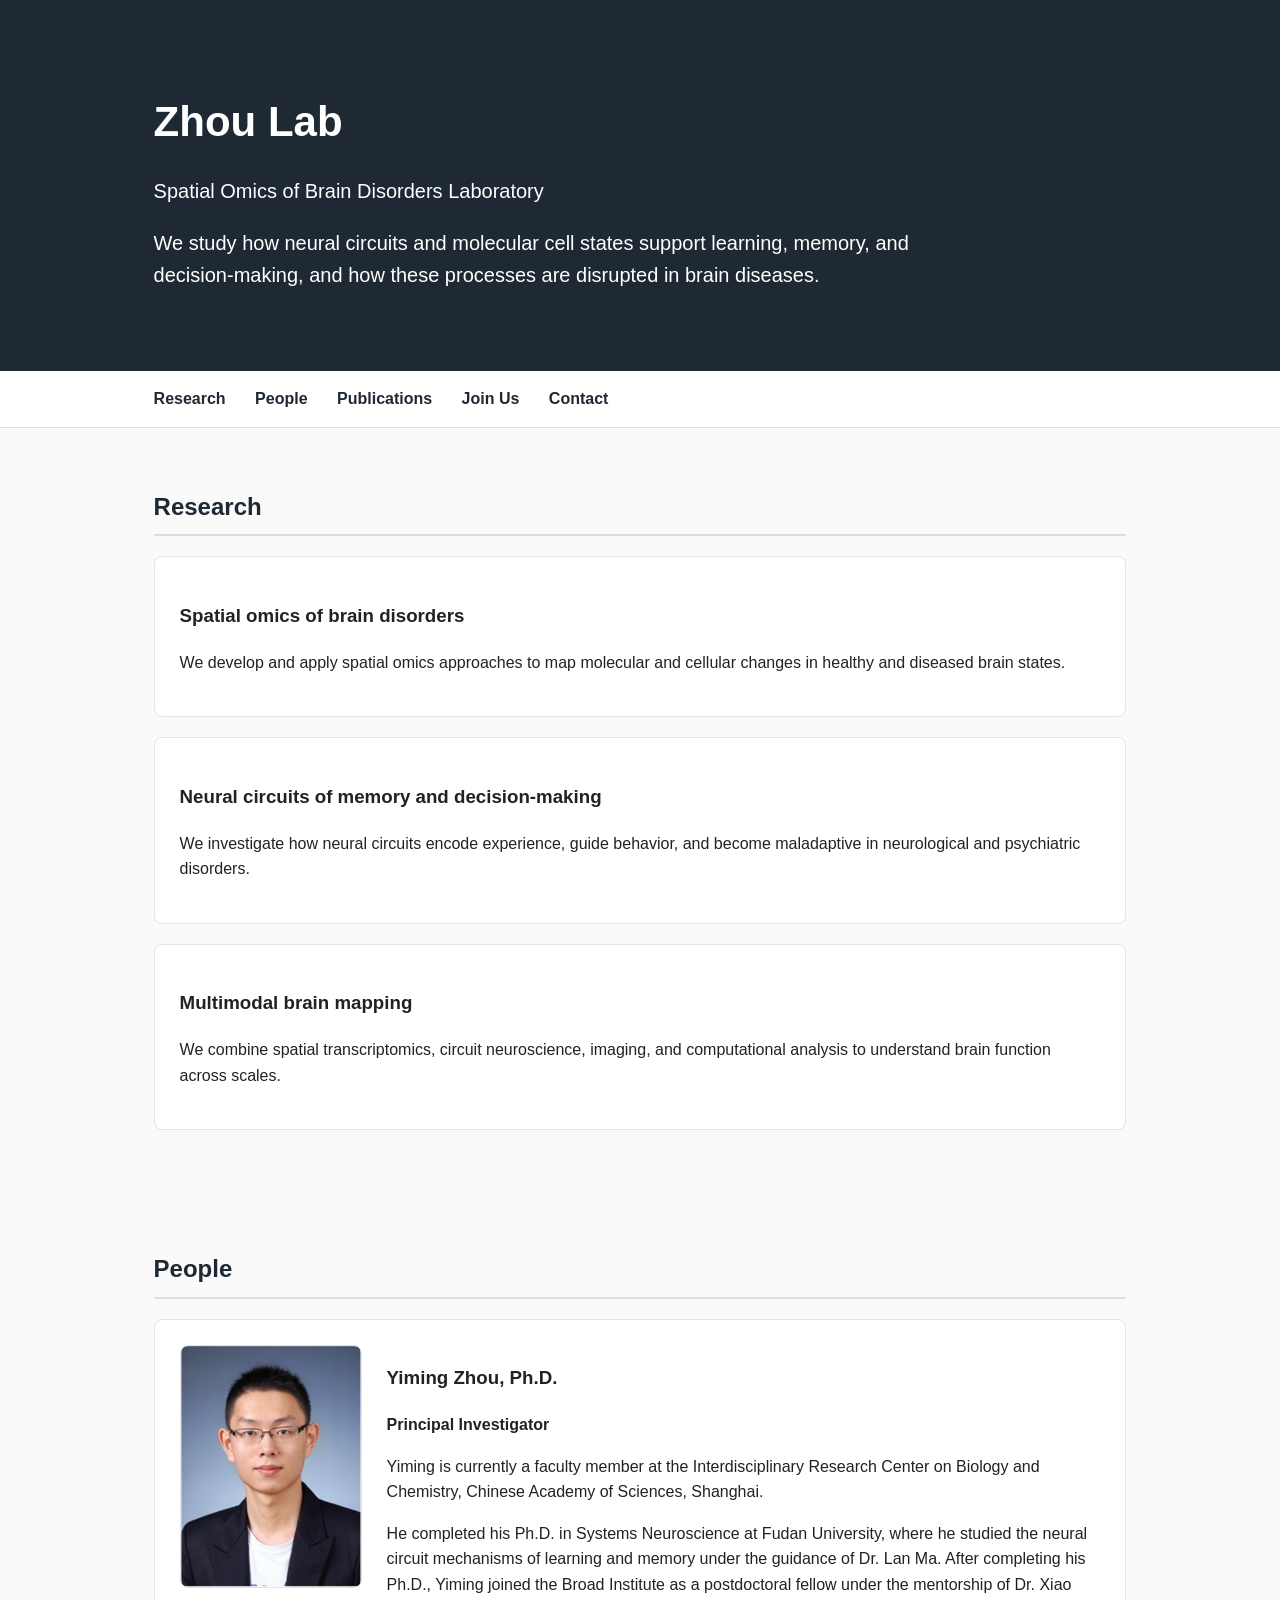
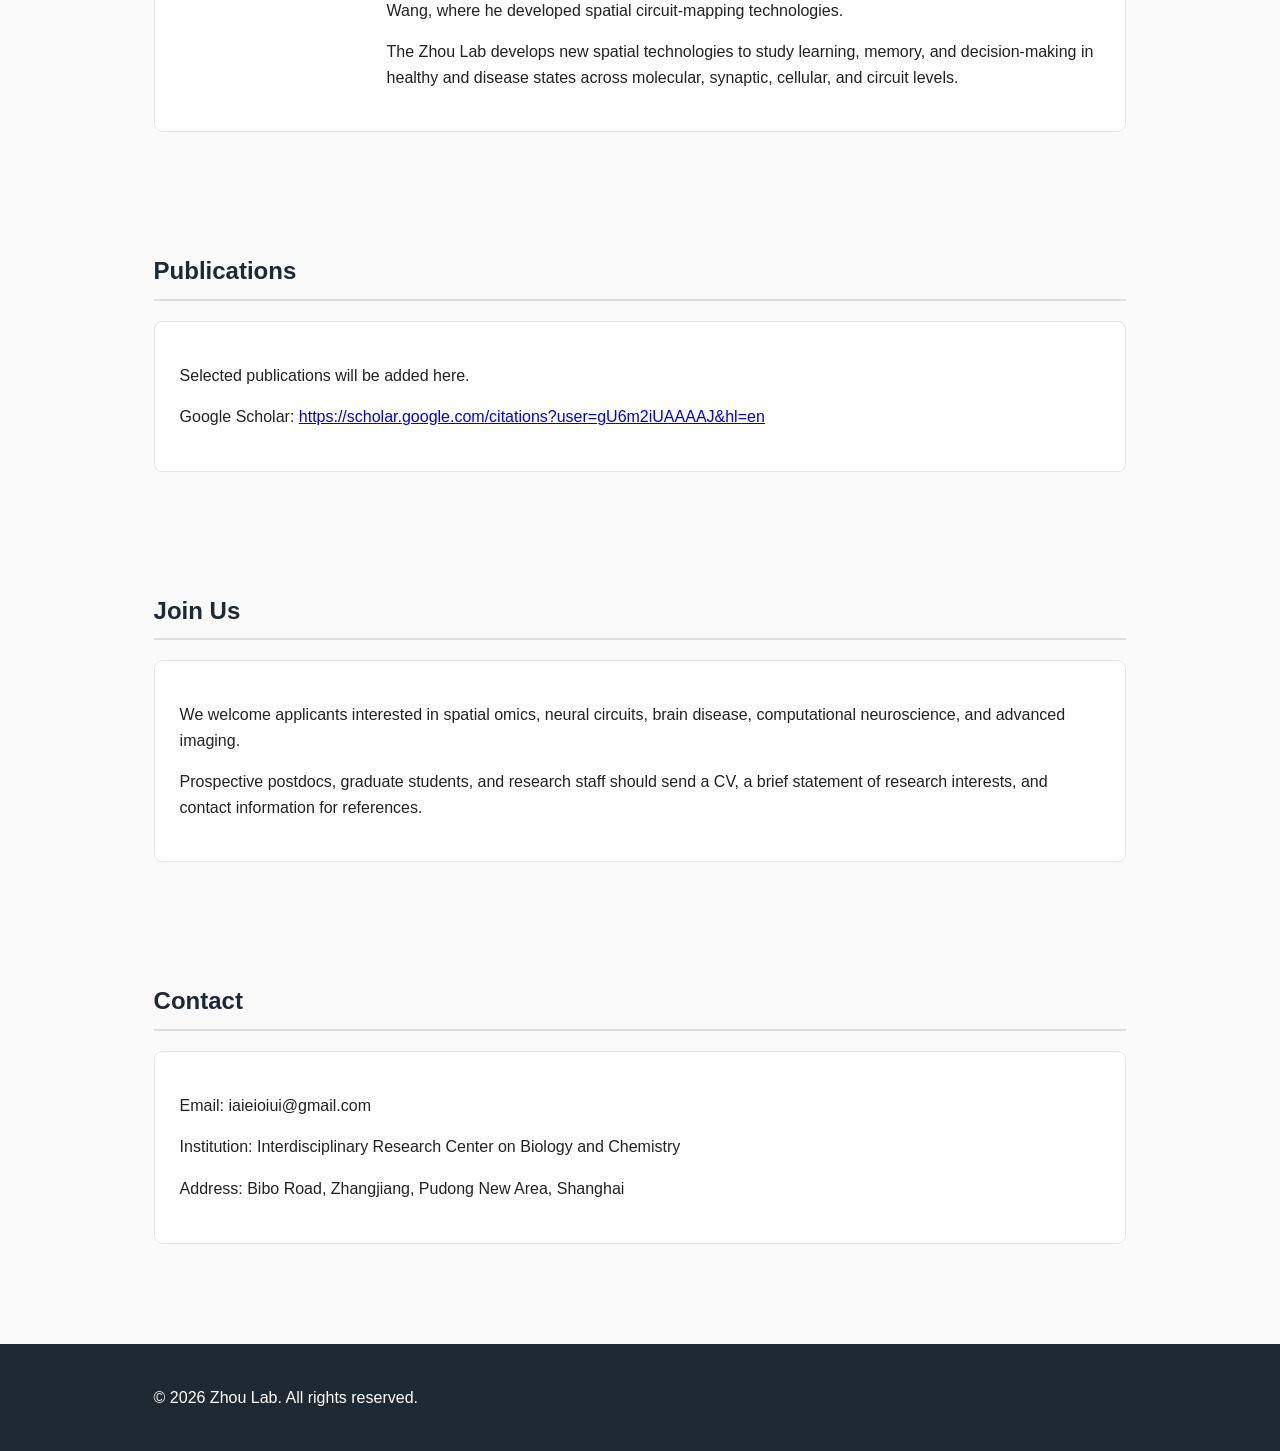
==== index.html @ 3c665b88 "Fix border style in index.html" ====
<!DOCTYPE html>
<html lang="en">
<head>
  <meta charset="UTF-8">
  <title>Zhou Lab | Spatial Omics of Brain Disorders</title>
  <meta name="viewport" content="width=device-width, initial-scale=1.0">

  <style>
    body {
      font-family: Arial, Helvetica, sans-serif;
      margin: 0;
      line-height: 1.6;
      color: #222;
      background: #fafafa;
    }

    header {
      background: #1f2933;
      color: white;
      padding: 60px 12%;
    }

    header h1 {
      font-size: 42px;
      margin-bottom: 10px;
    }

    header p {
      font-size: 20px;
      max-width: 800px;
    }

    nav {
      background: #ffffff;
      padding: 15px 12%;
      border-bottom: 1px solid #ddd;
    }

    nav a {
      margin-right: 25px;
      text-decoration: none;
      color: #1f2933;
      font-weight: bold;
    }

    section {
      padding: 40px 12%;
      max-width: 1000px;
      margin: 0 auto;
    }

    h2 {
      color: #1f2933;
      border-bottom: 2px solid #ddd;
      padding-bottom: 8px;
    }

    .box {
      background: white;
      padding: 25px;
      margin: 20px 0;
      border-radius: 8px;
      border: 1px solid #e5e5e5;
    }

    .person {
      display: flex;
      align-items: flex-start;
      gap: 25px;
    }

    .profile-photo {
      width: 180px;
      max-width: 100%;
      height: auto;
      display: block;
      border-radius: 8px;
      border: 1px solid #e5e5e5;
    }

    footer {
      background: #1f2933;
      color: white;
      padding: 25px 12%;
      margin-top: 40px;
    }

    @media (max-width: 700px) {
      .person {
        flex-direction: column;
      }

      .profile-photo {
        width: 100%;
        max-width: 250px;
      }

      nav a {
        display: inline-block;
        margin-bottom: 8px;
      }
    }
  </style>
</head>

<body>

<header>
  <h1>Zhou Lab</h1>
  <p>Spatial Omics of Brain Disorders Laboratory</p>
  <p>
    We study how neural circuits and molecular cell states support learning,
    memory, and decision-making, and how these processes are disrupted in brain diseases.
  </p>
</header>

<nav>
  <a href="#research">Research</a>
  <a href="#people">People</a>
  <a href="#publications">Publications</a>
  <a href="#join">Join Us</a>
  <a href="#contact">Contact</a>
</nav>

<section id="research">
  <h2>Research</h2>

  <div class="box">
    <h3>Spatial omics of brain disorders</h3>
    <p>
      We develop and apply spatial omics approaches to map molecular and cellular
      changes in healthy and diseased brain states.
    </p>
  </div>

  <div class="box">
    <h3>Neural circuits of memory and decision-making</h3>
    <p>
      We investigate how neural circuits encode experience, guide behavior,
      and become maladaptive in neurological and psychiatric disorders.
    </p>
  </div>

  <div class="box">
    <h3>Multimodal brain mapping</h3>
    <p>
      We combine spatial transcriptomics, circuit neuroscience, imaging,
      and computational analysis to understand brain function across scales.
    </p>
  </div>
</section>

<section id="people">
  <h2>People</h2>

  <div class="box person">
    <img src="images/pi-photo.png" alt="Yiming Zhou" class="profile-photo">

    <div>
      <h3>Yiming Zhou, Ph.D.</h3>
      <p><strong>Principal Investigator</strong></p>

      <p>
        Yiming is currently a faculty member at the Interdisciplinary Research Center on Biology and Chemistry,
        Chinese Academy of Sciences, Shanghai.
      </p>

      <p>
        He completed his Ph.D. in Systems Neuroscience at Fudan University, where he studied the neural circuit
        mechanisms of learning and memory under the guidance of Dr. Lan Ma. After completing his Ph.D., Yiming
        joined the Broad Institute as a postdoctoral fellow under the mentorship of Dr. Xiao Wang, where he developed
        spatial circuit-mapping technologies.
      </p>

      <p>
        The Zhou Lab develops new spatial technologies to study learning, memory, and decision-making in healthy
        and disease states across molecular, synaptic, cellular, and circuit levels.
      </p>
    </div>
  </div>
</section>

<section id="publications">
  <h2>Publications</h2>

  <div class="box">
    <p>Selected publications will be added here.</p>
    <p>
      Google Scholar:
      <a href="https://scholar.google.com/citations?user=gU6m2iUAAAAJ&amp;hl=en">https://scholar.google.com/citations?user=gU6m2iUAAAAJ&amp;hl=en</a>
    </p>
  </div>
</section>

<section id="join">
  <h2>Join Us</h2>

  <div class="box">
    <p>
      We welcome applicants interested in spatial omics, neural circuits,
      brain disease, computational neuroscience, and advanced imaging.
    </p>

    <p>
      Prospective postdocs, graduate students, and research staff should send
      a CV, a brief statement of research interests, and contact information
      for references.
    </p>
  </div>
</section>

<section id="contact">
  <h2>Contact</h2>

  <div class="box">
    <p>Email: iaieioiui@gmail.com</p>
    <p>Institution: Interdisciplinary Research Center on Biology and Chemistry</p>
    <p>Address: Bibo Road, Zhangjiang, Pudong New Area, Shanghai</p>
  </div>
</section>

<footer>
  <p>&copy; 2026 Zhou Lab. All rights reserved.</p>
</footer>

</body>
</html>
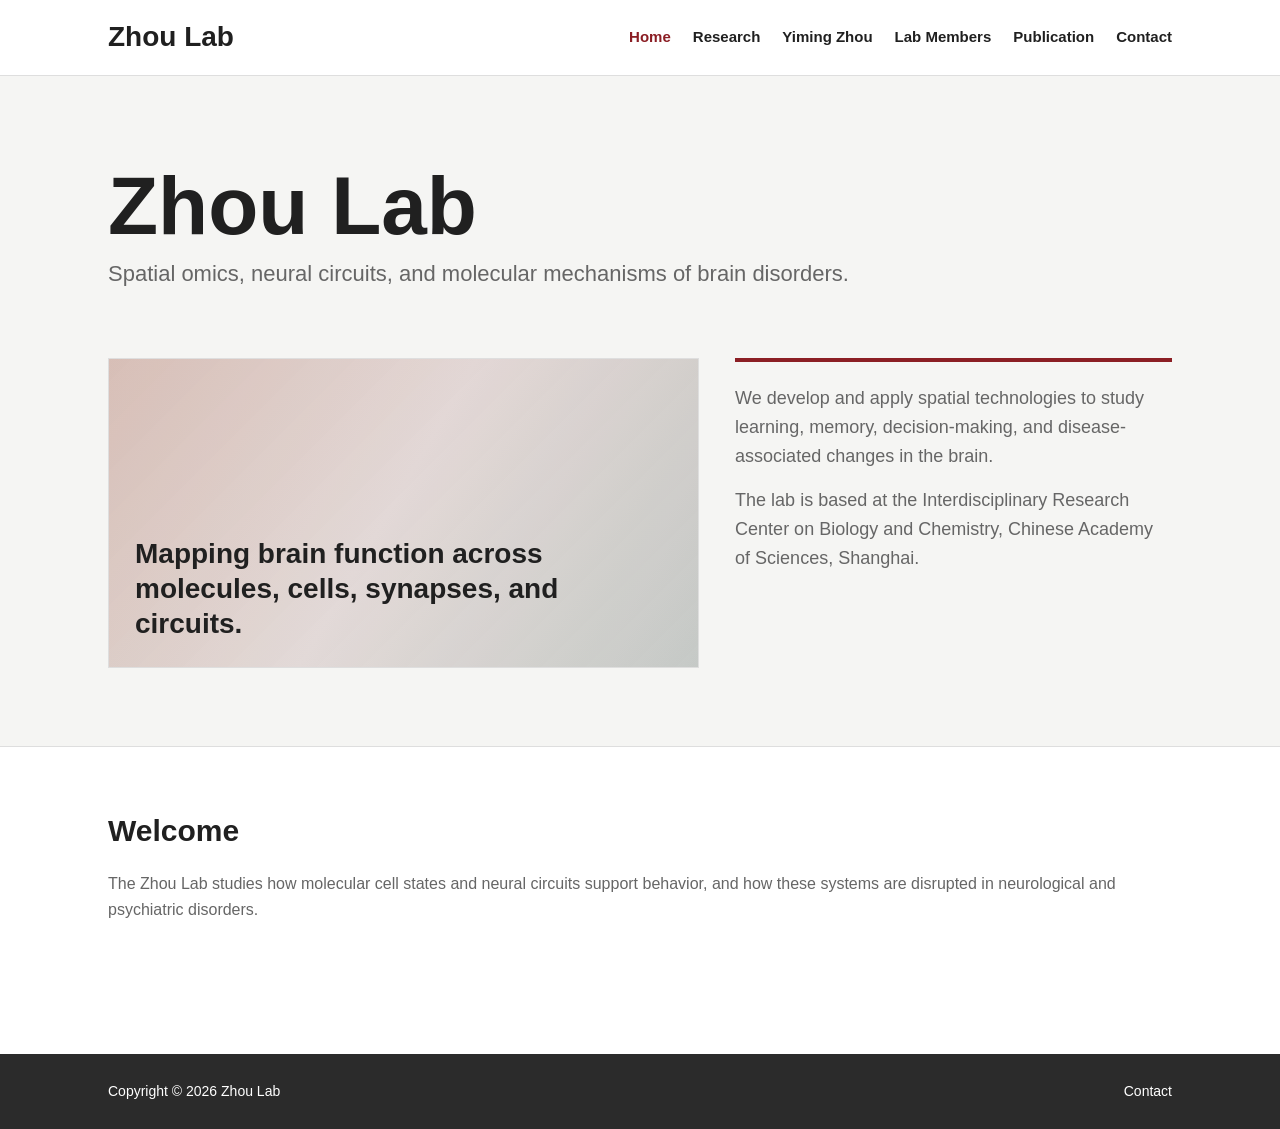
==== commit d7551627: "Add files via upload" ====
--- a/index.html
+++ b/index.html
@@ -4,223 +4,65 @@
   <meta charset="UTF-8">
   <title>Zhou Lab | Spatial Omics of Brain Disorders</title>
   <meta name="viewport" content="width=device-width, initial-scale=1.0">
-
-  <style>
-    body {
-      font-family: Arial, Helvetica, sans-serif;
-      margin: 0;
-      line-height: 1.6;
-      color: #222;
-      background: #fafafa;
-    }
-
-    header {
-      background: #1f2933;
-      color: white;
-      padding: 60px 12%;
-    }
-
-    header h1 {
-      font-size: 42px;
-      margin-bottom: 10px;
-    }
-
-    header p {
-      font-size: 20px;
-      max-width: 800px;
-    }
-
-    nav {
-      background: #ffffff;
-      padding: 15px 12%;
-      border-bottom: 1px solid #ddd;
-    }
-
-    nav a {
-      margin-right: 25px;
-      text-decoration: none;
-      color: #1f2933;
-      font-weight: bold;
-    }
-
-    section {
-      padding: 40px 12%;
-      max-width: 1000px;
-      margin: 0 auto;
-    }
-
-    h2 {
-      color: #1f2933;
-      border-bottom: 2px solid #ddd;
-      padding-bottom: 8px;
-    }
-
-    .box {
-      background: white;
-      padding: 25px;
-      margin: 20px 0;
-      border-radius: 8px;
-      border: 1px solid #e5e5e5;
-    }
-
-    .person {
-      display: flex;
-      align-items: flex-start;
-      gap: 25px;
-    }
-
-    .profile-photo {
-      width: 180px;
-      max-width: 100%;
-      height: auto;
-      display: block;
-      border-radius: 8px;
-      border: 1px solid #e5e5e5;
-    }
-
-    footer {
-      background: #1f2933;
-      color: white;
-      padding: 25px 12%;
-      margin-top: 40px;
-    }
-
-    @media (max-width: 700px) {
-      .person {
-        flex-direction: column;
-      }
-
-      .profile-photo {
-        width: 100%;
-        max-width: 250px;
-      }
-
-      nav a {
-        display: inline-block;
-        margin-bottom: 8px;
-      }
-    }
-  </style>
+  <link rel="stylesheet" href="styles.css">
 </head>
 
 <body>
 
-<header>
-  <h1>Zhou Lab</h1>
-  <p>Spatial Omics of Brain Disorders Laboratory</p>
-  <p>
-    We study how neural circuits and molecular cell states support learning,
-    memory, and decision-making, and how these processes are disrupted in brain diseases.
-  </p>
+<header class="site-header">
+  <div class="topbar">
+    <a class="brand" href="index.html">Zhou Lab</a>
+
+    <nav aria-label="Main navigation">
+      <a class="active" href="index.html">Home</a>
+      <a href="research.html">Research</a>
+      <a href="yiming-zhou.html">Yiming Zhou</a>
+      <a href="members.html">Lab Members</a>
+      <a href="publications.html">Publication</a>
+      <a href="contact.html">Contact</a>
+    </nav>
+  </div>
 </header>
 
-<nav>
-  <a href="#research">Research</a>
-  <a href="#people">People</a>
-  <a href="#publications">Publications</a>
-  <a href="#join">Join Us</a>
-  <a href="#contact">Contact</a>
-</nav>
-
-<section id="research">
-  <h2>Research</h2>
-
-  <div class="box">
-    <h3>Spatial omics of brain disorders</h3>
-    <p>
-      We develop and apply spatial omics approaches to map molecular and cellular
-      changes in healthy and diseased brain states.
-    </p>
+<section class="hero">
+  <div class="hero-inner">
+    <h1>Zhou Lab</h1>
+    <p class="tagline">Spatial omics, neural circuits, and molecular mechanisms of brain disorders.</p>
   </div>
 
-  <div class="box">
-    <h3>Neural circuits of memory and decision-making</h3>
-    <p>
-      We investigate how neural circuits encode experience, guide behavior,
-      and become maladaptive in neurological and psychiatric disorders.
-    </p>
-  </div>
+  <div class="feature-band">
+    <div class="feature-image">
+      <span>Mapping brain function across molecules, cells, synapses, and circuits.</span>
+    </div>
 
-  <div class="box">
-    <h3>Multimodal brain mapping</h3>
-    <p>
-      We combine spatial transcriptomics, circuit neuroscience, imaging,
-      and computational analysis to understand brain function across scales.
-    </p>
-  </div>
-</section>
-
-<section id="people">
-  <h2>People</h2>
-
-  <div class="box person">
-    <img src="images/pi-photo.png" alt="Yiming Zhou" class="profile-photo">
-
-    <div>
-      <h3>Yiming Zhou, Ph.D.</h3>
-      <p><strong>Principal Investigator</strong></p>
-
+    <div class="feature-note">
       <p>
-        Yiming is currently a faculty member at the Interdisciplinary Research Center on Biology and Chemistry,
+        We develop and apply spatial technologies to study learning, memory,
+        decision-making, and disease-associated changes in the brain.
+      </p>
+      <p>
+        The lab is based at the Interdisciplinary Research Center on Biology and Chemistry,
         Chinese Academy of Sciences, Shanghai.
-      </p>
-
-      <p>
-        He completed his Ph.D. in Systems Neuroscience at Fudan University, where he studied the neural circuit
-        mechanisms of learning and memory under the guidance of Dr. Lan Ma. After completing his Ph.D., Yiming
-        joined the Broad Institute as a postdoctoral fellow under the mentorship of Dr. Xiao Wang, where he developed
-        spatial circuit-mapping technologies.
-      </p>
-
-      <p>
-        The Zhou Lab develops new spatial technologies to study learning, memory, and decision-making in healthy
-        and disease states across molecular, synaptic, cellular, and circuit levels.
       </p>
     </div>
   </div>
 </section>
 
-<section id="publications">
-  <h2>Publications</h2>
+<main>
+  <section>
+    <h2>Welcome</h2>
+    <p class="muted">
+      The Zhou Lab studies how molecular cell states and neural circuits support behavior,
+      and how these systems are disrupted in neurological and psychiatric disorders.
+    </p>
+  </section>
+</main>
 
-  <div class="box">
-    <p>Selected publications will be added here.</p>
-    <p>
-      Google Scholar:
-      <a href="https://scholar.google.com/citations?user=gU6m2iUAAAAJ&amp;hl=en">https://scholar.google.com/citations?user=gU6m2iUAAAAJ&amp;hl=en</a>
-    </p>
+<footer class="site-footer">
+  <div class="footer-inner">
+    <div>Copyright &copy; 2026 Zhou Lab</div>
+    <div><a href="contact.html">Contact</a></div>
   </div>
-</section>
-
-<section id="join">
-  <h2>Join Us</h2>
-
-  <div class="box">
-    <p>
-      We welcome applicants interested in spatial omics, neural circuits,
-      brain disease, computational neuroscience, and advanced imaging.
-    </p>
-
-    <p>
-      Prospective postdocs, graduate students, and research staff should send
-      a CV, a brief statement of research interests, and contact information
-      for references.
-    </p>
-  </div>
-</section>
-
-<section id="contact">
-  <h2>Contact</h2>
-
-  <div class="box">
-    <p>Email: iaieioiui@gmail.com</p>
-    <p>Institution: Interdisciplinary Research Center on Biology and Chemistry</p>
-    <p>Address: Bibo Road, Zhangjiang, Pudong New Area, Shanghai</p>
-  </div>
-</section>
-
-<footer>
-  <p>&copy; 2026 Zhou Lab. All rights reserved.</p>
 </footer>
 
 </body>
--- a/styles.css
+++ b/styles.css
@@ -0,0 +1,267 @@
+:root {
+  --ink: #202020;
+  --muted: #666666;
+  --line: #dedede;
+  --paper: #ffffff;
+  --soft: #f5f5f3;
+  --accent: #8b1e24;
+  --footer: #2b2b2b;
+}
+
+* {
+  box-sizing: border-box;
+}
+
+body {
+  margin: 0;
+  font-family: Arial, Helvetica, sans-serif;
+  line-height: 1.6;
+  color: var(--ink);
+  background: var(--paper);
+}
+
+a {
+  color: var(--accent);
+  text-decoration: none;
+}
+
+a:hover {
+  text-decoration: underline;
+}
+
+.site-header {
+  background: var(--paper);
+  border-bottom: 1px solid var(--line);
+}
+
+.topbar {
+  max-width: 1120px;
+  margin: 0 auto;
+  padding: 22px 28px;
+  display: flex;
+  align-items: center;
+  justify-content: space-between;
+  gap: 28px;
+}
+
+.brand {
+  font-size: 28px;
+  line-height: 1.1;
+  font-weight: 700;
+  color: var(--ink);
+  white-space: nowrap;
+}
+
+nav {
+  display: flex;
+  align-items: center;
+  justify-content: flex-end;
+  gap: 22px;
+  flex-wrap: wrap;
+  font-size: 15px;
+}
+
+nav a {
+  color: var(--ink);
+  font-weight: 600;
+}
+
+nav a.active {
+  color: var(--accent);
+}
+
+.hero,
+.page-title {
+  background: var(--soft);
+  border-bottom: 1px solid var(--line);
+}
+
+.hero-inner,
+.page-title-inner,
+main {
+  max-width: 1120px;
+  margin: 0 auto;
+}
+
+.hero-inner {
+  padding: 58px 28px 34px;
+}
+
+.hero h1,
+.page-title h1 {
+  margin: 0 0 12px;
+  font-size: clamp(42px, 7vw, 82px);
+  line-height: 0.98;
+  font-weight: 700;
+}
+
+.tagline {
+  margin: 0;
+  max-width: 780px;
+  font-size: 22px;
+  line-height: 1.45;
+  color: var(--muted);
+}
+
+.feature-band {
+  max-width: 1120px;
+  margin: 0 auto;
+  padding: 34px 28px 46px;
+  display: grid;
+  grid-template-columns: 1.15fr 0.85fr;
+  gap: 36px;
+  align-items: stretch;
+}
+
+.feature-image {
+  min-height: 310px;
+  background:
+    linear-gradient(135deg, rgba(139, 30, 36, 0.18), rgba(32, 32, 32, 0.10)),
+    linear-gradient(120deg, #e8e2d7 0%, #f7f7f4 48%, #d8ddd9 100%);
+  border: 1px solid var(--line);
+  display: flex;
+  align-items: flex-end;
+  padding: 26px;
+}
+
+.feature-image span {
+  max-width: 560px;
+  font-size: 28px;
+  line-height: 1.25;
+  font-weight: 700;
+  color: var(--ink);
+}
+
+.feature-note {
+  border-top: 4px solid var(--accent);
+  padding-top: 22px;
+  color: var(--muted);
+  font-size: 18px;
+}
+
+.page-title-inner {
+  padding: 54px 28px;
+}
+
+main {
+  padding: 34px 28px 64px;
+}
+
+section {
+  padding: 32px 0;
+  border-bottom: 1px solid var(--line);
+}
+
+section:last-child {
+  border-bottom: 0;
+}
+
+h2 {
+  margin: 0 0 22px;
+  font-size: 30px;
+  line-height: 1.2;
+  font-weight: 700;
+}
+
+h3 {
+  margin: 0 0 8px;
+  font-size: 20px;
+  line-height: 1.3;
+}
+
+p {
+  margin: 0 0 16px;
+}
+
+.research-grid {
+  display: grid;
+  grid-template-columns: repeat(3, minmax(0, 1fr));
+  gap: 26px;
+}
+
+.research-item,
+.simple-item {
+  padding-top: 18px;
+  border-top: 3px solid var(--line);
+}
+
+.research-item p,
+.simple-item p,
+.muted,
+.contact-list {
+  color: var(--muted);
+}
+
+.person {
+  display: grid;
+  grid-template-columns: 230px minmax(0, 1fr);
+  gap: 34px;
+  align-items: start;
+}
+
+.profile-photo {
+  width: 230px;
+  max-width: 100%;
+  height: auto;
+  display: block;
+  border: 1px solid var(--line);
+}
+
+.role {
+  margin-bottom: 18px;
+  color: var(--accent);
+  font-weight: 700;
+}
+
+.contact-list {
+  display: grid;
+  gap: 8px;
+}
+
+.site-footer {
+  background: var(--footer);
+  color: #ffffff;
+  margin-top: 20px;
+}
+
+.footer-inner {
+  max-width: 1120px;
+  margin: 0 auto;
+  padding: 26px 28px;
+  display: flex;
+  justify-content: space-between;
+  gap: 18px;
+  flex-wrap: wrap;
+  font-size: 14px;
+}
+
+.footer-inner a {
+  color: #ffffff;
+}
+
+@media (max-width: 820px) {
+  .topbar {
+    align-items: flex-start;
+    flex-direction: column;
+  }
+
+  nav {
+    justify-content: flex-start;
+    gap: 14px 18px;
+  }
+
+  .feature-band,
+  .research-grid,
+  .person {
+    grid-template-columns: 1fr;
+  }
+
+  .feature-image {
+    min-height: 240px;
+  }
+
+  .profile-photo {
+    width: 100%;
+    max-width: 280px;
+  }
+}
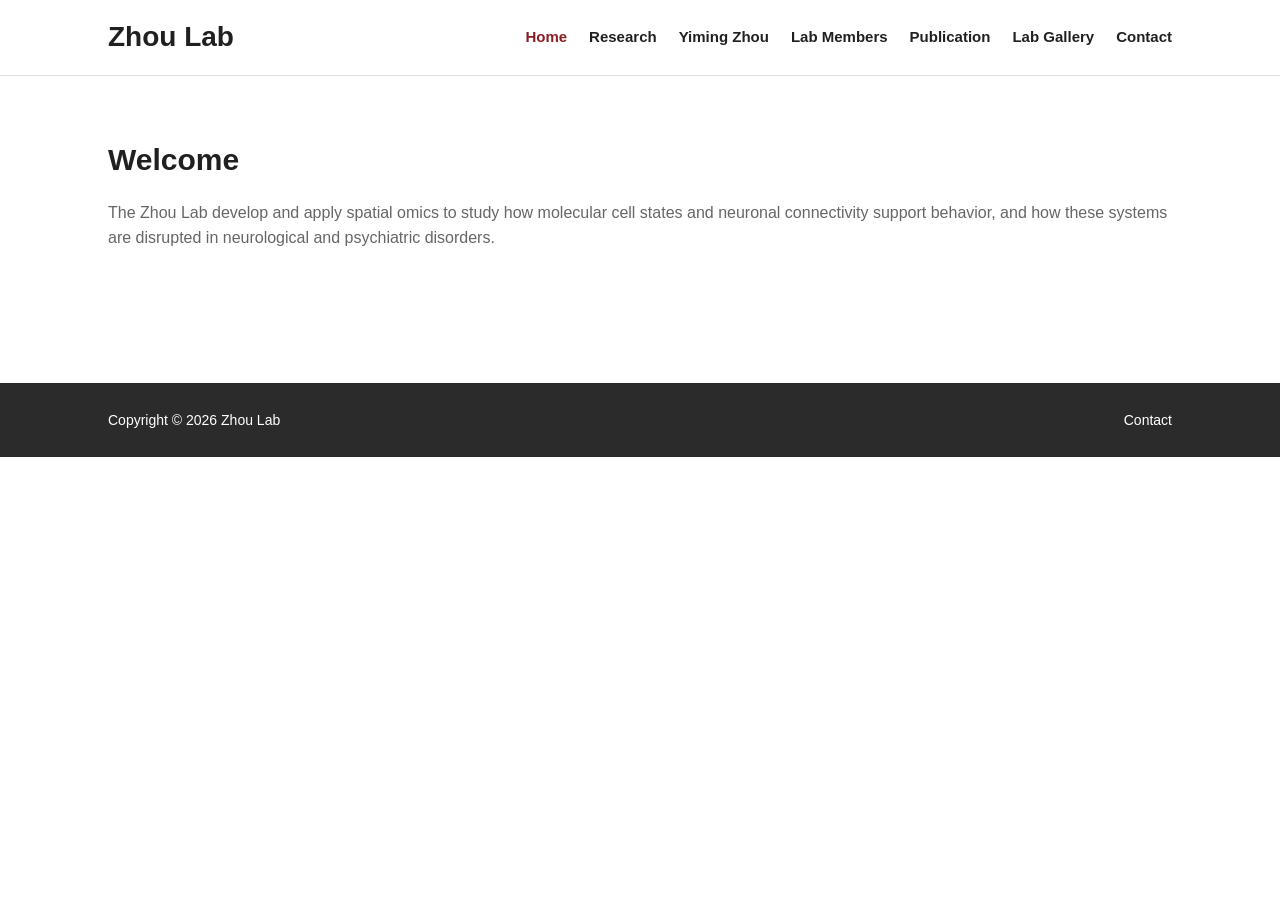
==== commit b84724a2: "Remove hero section and update welcome description Removed the hero section and updated the descript" ====
--- a/index.html
+++ b/index.html
@@ -19,40 +19,17 @@
       <a href="yiming-zhou.html">Yiming Zhou</a>
       <a href="members.html">Lab Members</a>
       <a href="publications.html">Publication</a>
+      <a href="lab-gallery.html">Lab Gallery</a>
       <a href="contact.html">Contact</a>
     </nav>
   </div>
 </header>
 
-<section class="hero">
-  <div class="hero-inner">
-    <h1>Zhou Lab</h1>
-    <p class="tagline">Spatial omics, neural circuits, and molecular mechanisms of brain disorders.</p>
-  </div>
-
-  <div class="feature-band">
-    <div class="feature-image">
-      <span>Mapping brain function across molecules, cells, synapses, and circuits.</span>
-    </div>
-
-    <div class="feature-note">
-      <p>
-        We develop and apply spatial technologies to study learning, memory,
-        decision-making, and disease-associated changes in the brain.
-      </p>
-      <p>
-        The lab is based at the Interdisciplinary Research Center on Biology and Chemistry,
-        Chinese Academy of Sciences, Shanghai.
-      </p>
-    </div>
-  </div>
-</section>
-
 <main>
   <section>
     <h2>Welcome</h2>
     <p class="muted">
-      The Zhou Lab studies how molecular cell states and neural circuits support behavior,
+      The Zhou Lab develop and apply spatial omics to study how molecular cell states and neuronal connectivity support behavior,
       and how these systems are disrupted in neurological and psychiatric disorders.
     </p>
   </section>
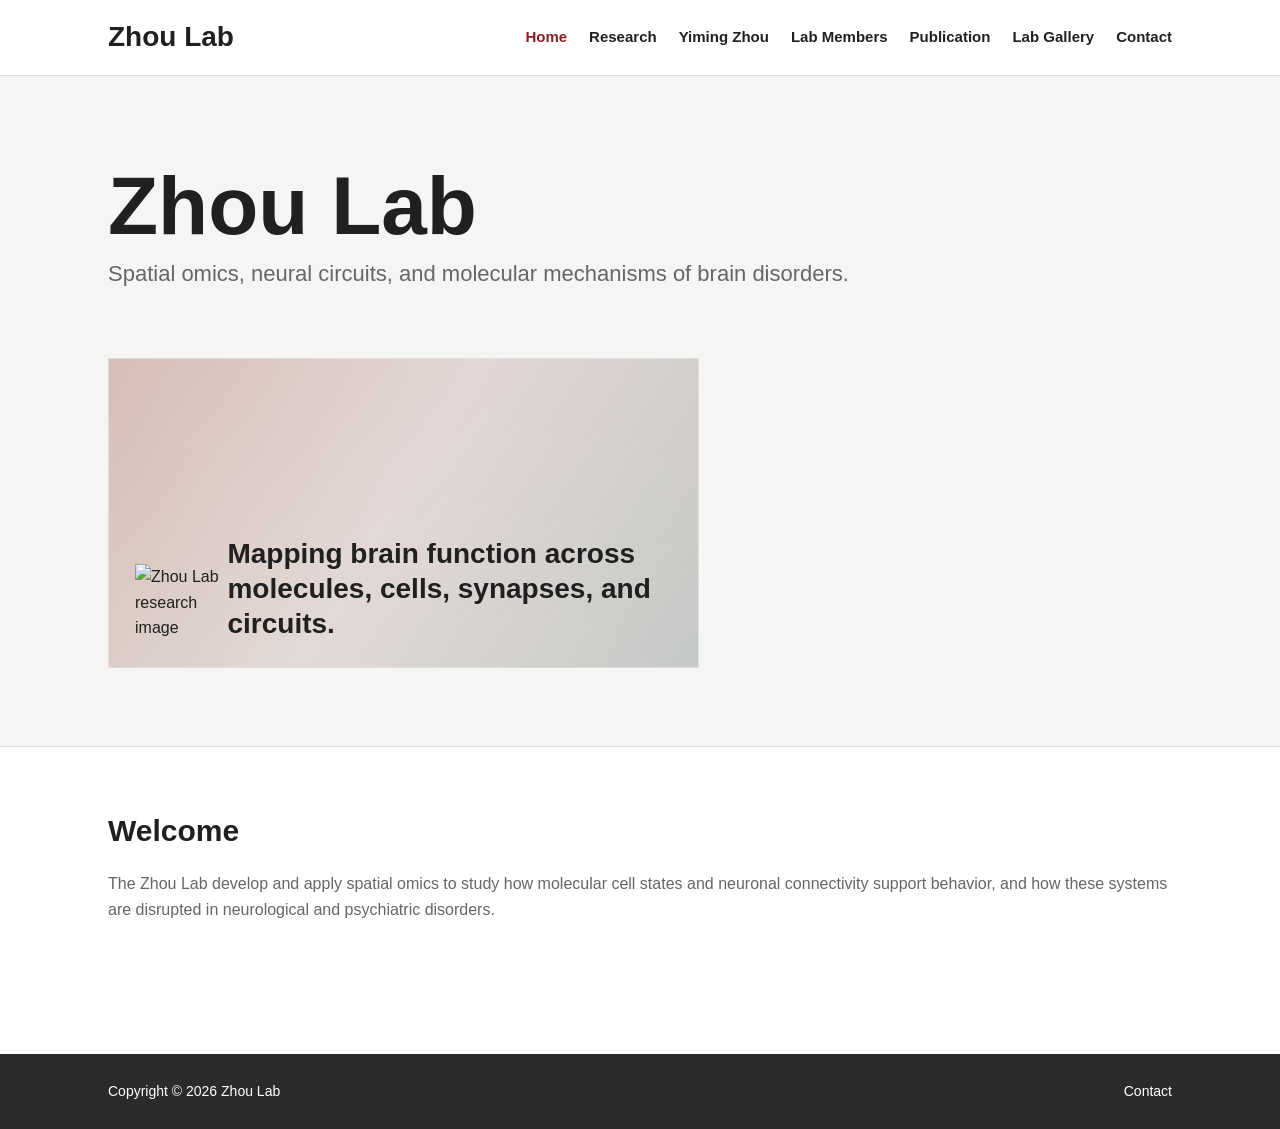
==== commit bf8092c6: "Add hero section to index.html Added hero section with title, tagline, and feature band." ====
--- a/index.html
+++ b/index.html
@@ -25,6 +25,20 @@
   </div>
 </header>
 
+<section class="hero">
+  <div class="hero-inner">
+    <h1>Zhou Lab</h1>
+    <p class="tagline">Spatial omics, neural circuits, and molecular mechanisms of brain disorders.</p>
+  </div>
+
+  <div class="feature-band">
+    <div class="feature-image">
+      <img src="images/cover.png" alt="Zhou Lab research image">
+      <span>Mapping brain function across molecules, cells, synapses, and circuits.</span>
+    </div>
+  </div>
+</section>
+
 <main>
   <section>
     <h2>Welcome</h2>
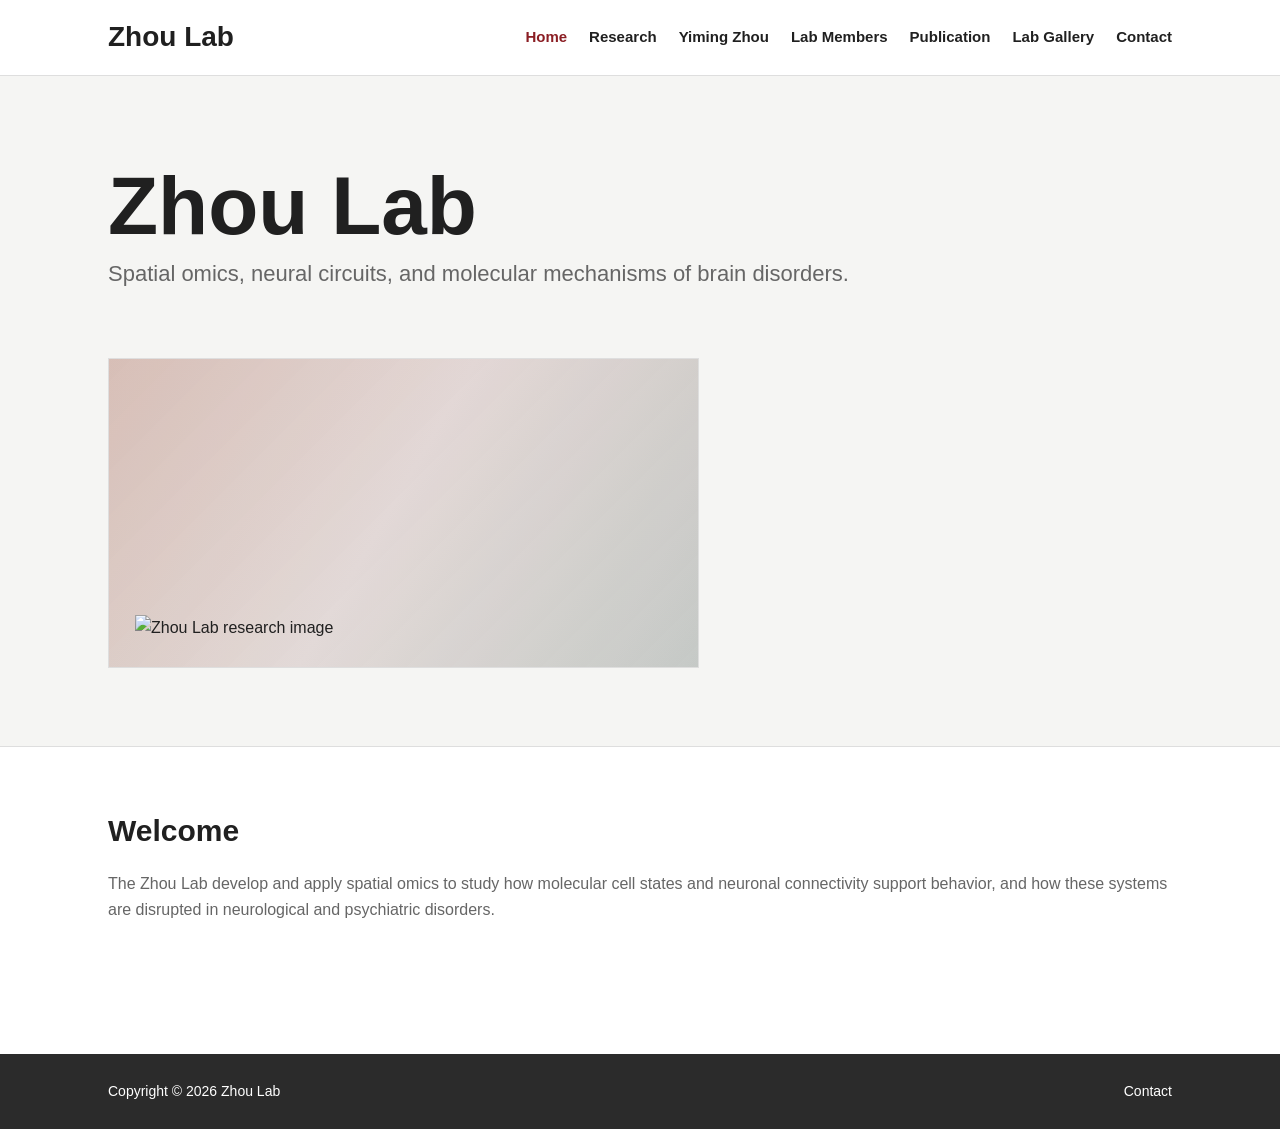
==== commit d01ceed4: "Enhance feature image styling in index.html Added styles to the feature image for better presentatio" ====
--- a/index.html
+++ b/index.html
@@ -33,8 +33,7 @@
 
   <div class="feature-band">
     <div class="feature-image">
-      <img src="images/cover.png" alt="Zhou Lab research image">
-      <span>Mapping brain function across molecules, cells, synapses, and circuits.</span>
+      <img src="images/cover.png" alt="Zhou Lab research image" style="width: 100%; max-height: 420px; object-fit: cover; display: block;">
     </div>
   </div>
 </section>
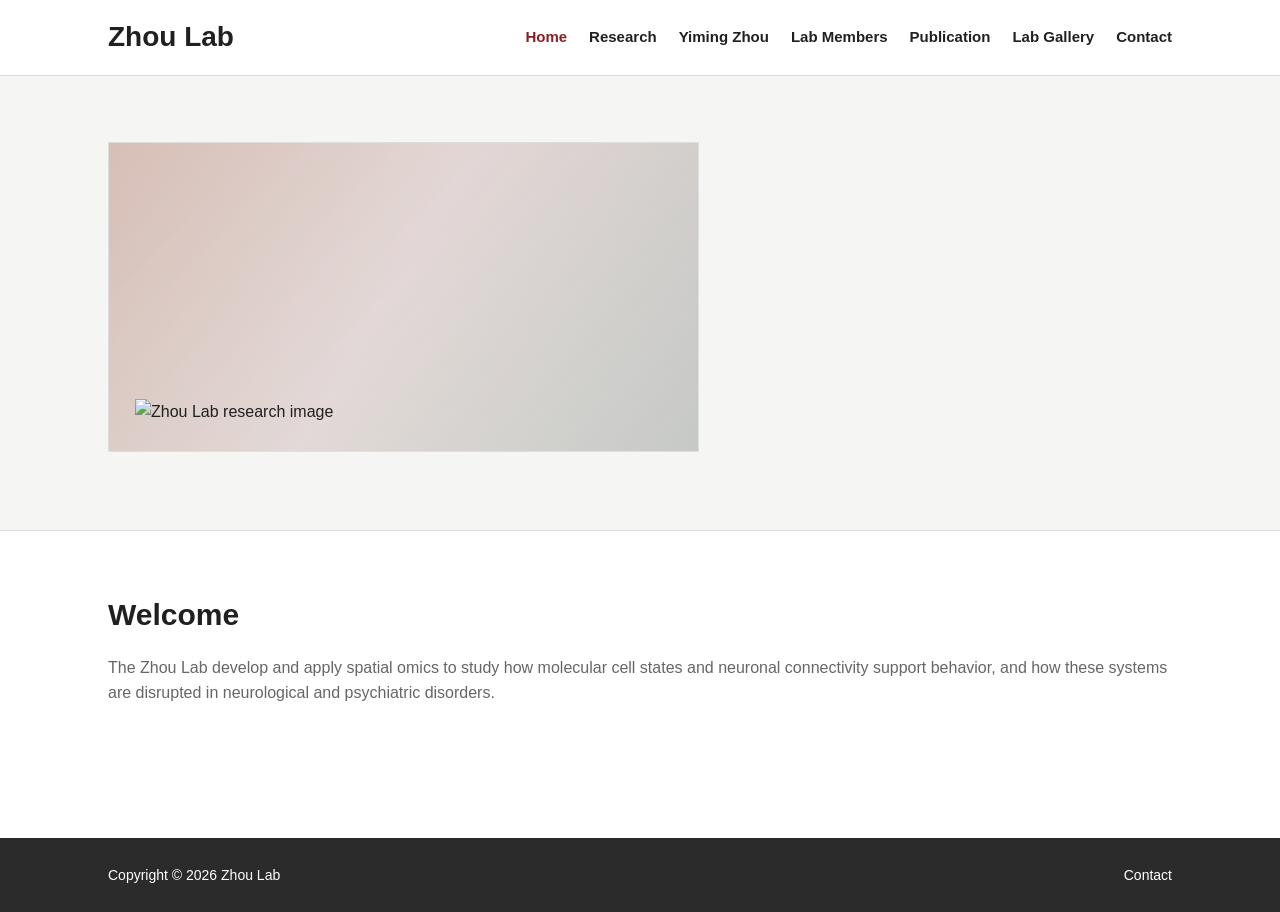
==== commit b6a92f11: "Remove hero section from index.html Removed hero section content from index.html." ====
--- a/index.html
+++ b/index.html
@@ -26,11 +26,6 @@
 </header>
 
 <section class="hero">
-  <div class="hero-inner">
-    <h1>Zhou Lab</h1>
-    <p class="tagline">Spatial omics, neural circuits, and molecular mechanisms of brain disorders.</p>
-  </div>
-
   <div class="feature-band">
     <div class="feature-image">
       <img src="images/cover.png" alt="Zhou Lab research image" style="width: 100%; max-height: 420px; object-fit: cover; display: block;">
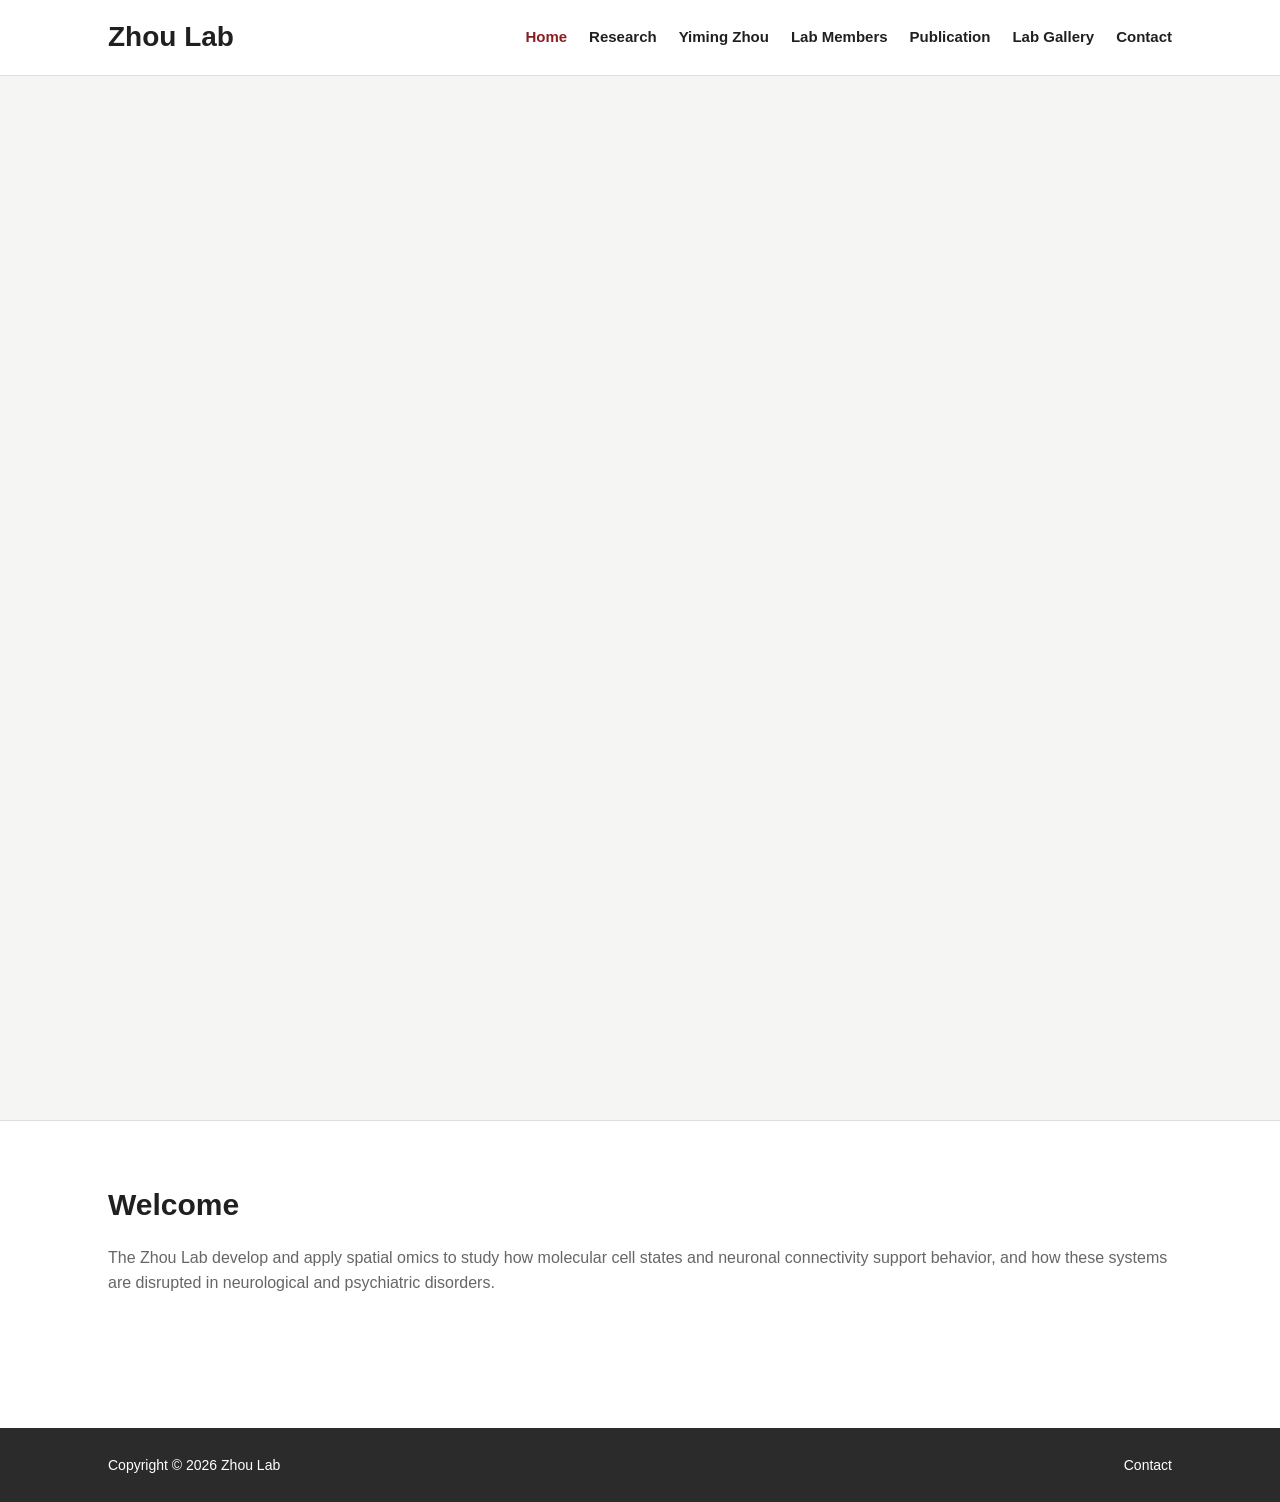
==== commit 1de0fb60: "Update image height style in index.html Changed image styling to ensure it fills height." ====
--- a/index.html
+++ b/index.html
@@ -28,7 +28,7 @@
 <section class="hero">
   <div class="feature-band">
     <div class="feature-image">
-      <img src="images/cover.png" alt="Zhou Lab research image" style="width: 100%; max-height: 420px; object-fit: cover; display: block;">
+      <img src="images/cover.png" alt="Zhou Lab research image" style="width: 100%; height: 100%; object-fit: cover; display: block;">
     </div>
   </div>
 </section>
--- a/styles.css
+++ b/styles.css
@@ -114,14 +114,16 @@
 }
 
 .feature-image {
-  min-height: 310px;
-  background:
-    linear-gradient(135deg, rgba(139, 30, 36, 0.18), rgba(32, 32, 32, 0.10)),
-    linear-gradient(120deg, #e8e2d7 0%, #f7f7f4 48%, #d8ddd9 100%);
-  border: 1px solid var(--line);
+  position: relative;
+  overflow: hidden;
+  width: 100vw;
+  height: 100vh;
+  margin-left: calc(50% - 50vw);
+  background: none;
+  border: 0;
   display: flex;
   align-items: flex-end;
-  padding: 26px;
+  padding: 0;
 }
 
 .feature-image span {
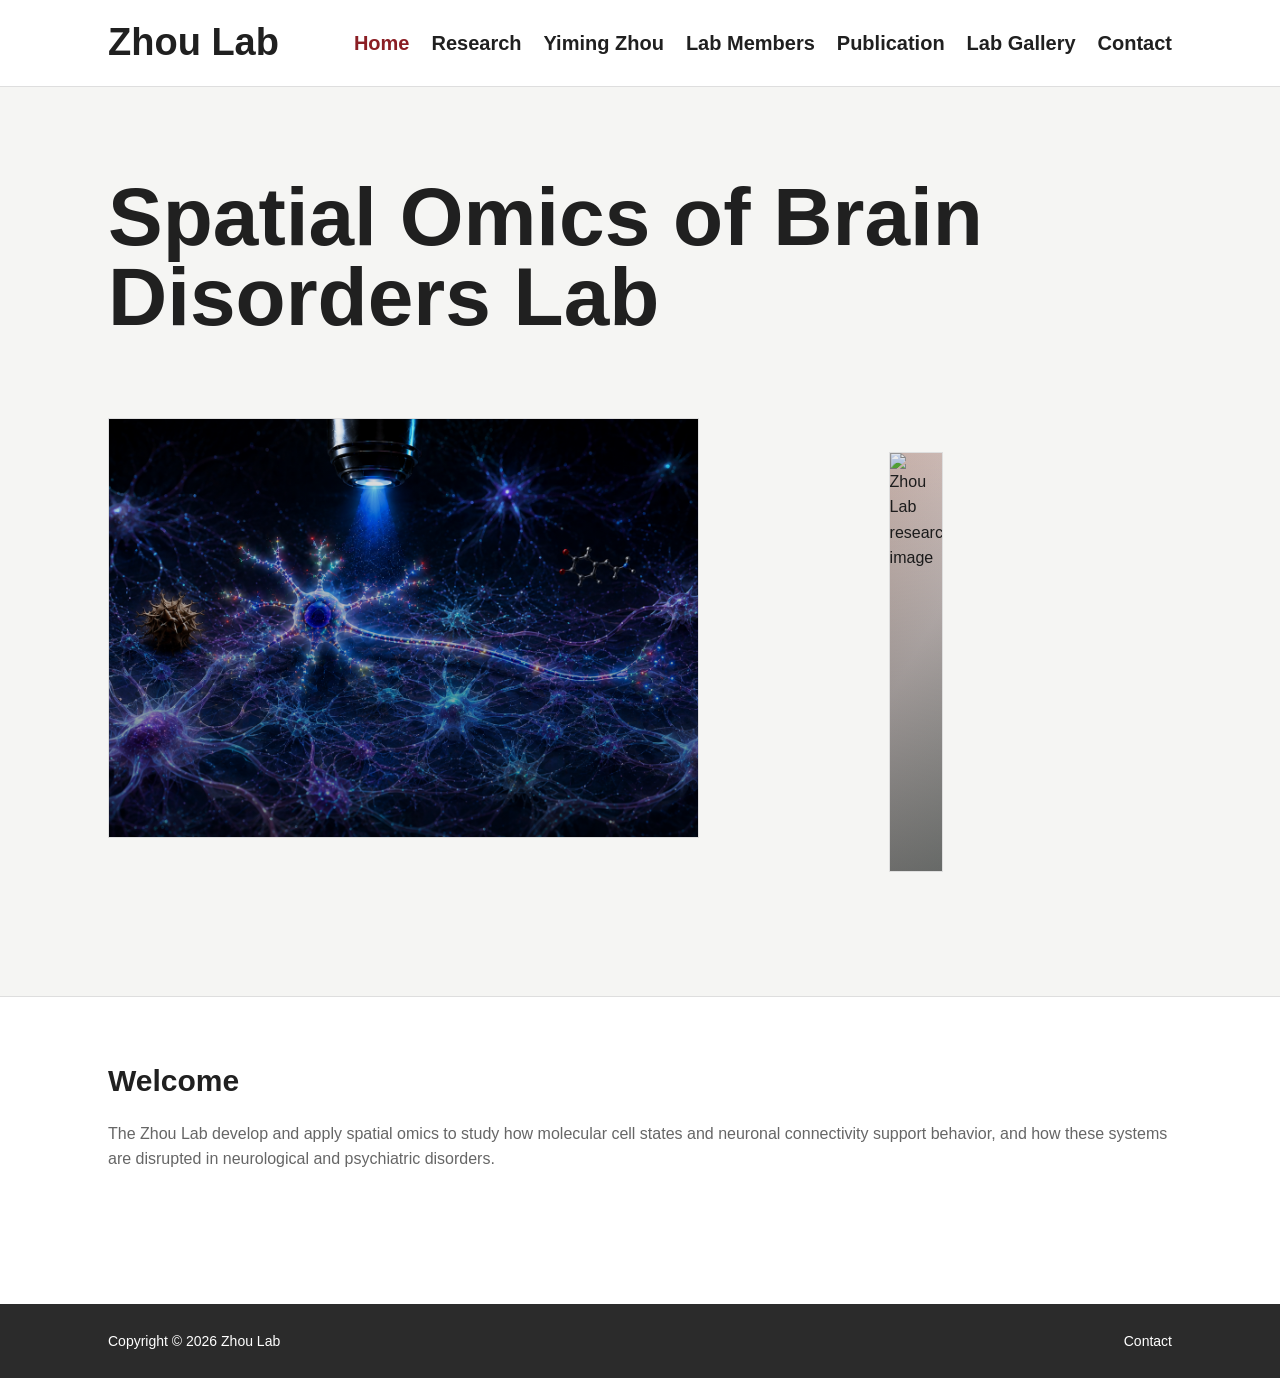
==== commit d90135e8: "Add hero section with lab title and images" ====
--- a/index.html
+++ b/index.html
@@ -26,6 +26,15 @@
 </header>
 
 <section class="hero">
+  <div class="hero-inner">
+    <h1>Spatial Omics of Brain Disorders Lab</h1>
+  </div>
+
+  <div class="feature-band">
+    <div class="feature-image">
+      <img src="images/lab-photo.png" alt="Zhou Lab research image" style="width: 100%; height: 100%; object-fit: cover; display: block;">
+    </div>
+
   <div class="feature-band">
     <div class="feature-image">
       <img src="images/cover.png" alt="Zhou Lab research image" style="width: 100%; height: 100%; object-fit: cover; display: block;">
--- a/styles.css
+++ b/styles.css
@@ -45,7 +45,7 @@
 }
 
 .brand {
-  font-size: 28px;
+  font-size: 38px;
   line-height: 1.1;
   font-weight: 700;
   color: var(--ink);
@@ -58,7 +58,7 @@
   justify-content: flex-end;
   gap: 22px;
   flex-wrap: wrap;
-  font-size: 15px;
+  font-size: 20px;
 }
 
 nav a {
@@ -116,22 +116,41 @@
 .feature-image {
   position: relative;
   overflow: hidden;
-  width: 100vw;
-  height: 100vh;
-  margin-left: calc(50% - 50vw);
-  background: none;
-  border: 0;
+  width: 100%;
+  min-height: 260px;
+  height: min(42vw, 420px);
+  background:
+    linear-gradient(135deg, rgba(139, 30, 36, 0.18), rgba(32, 32, 32, 0.10)),
+    linear-gradient(120deg, #e8e2d7 0%, #f7f7f4 48%, #d8ddd9 100%);
+  border: 1px solid var(--line);
   display: flex;
   align-items: flex-end;
-  padding: 0;
+  padding: 26px;
+}
+
+.feature-image img {
+  position: absolute;
+  inset: 0;
+  width: 100%;
+  height: 100%;
+  object-fit: cover;
+}
+
+.feature-image::after {
+  content: "";
+  position: absolute;
+  inset: 0;
+  background: linear-gradient(180deg, rgba(0, 0, 0, 0.08), rgba(0, 0, 0, 0.48));
 }
 
 .feature-image span {
+  position: relative;
+  z-index: 1;
   max-width: 560px;
   font-size: 28px;
   line-height: 1.25;
   font-weight: 700;
-  color: var(--ink);
+  color: #ffffff;
 }
 
 .feature-note {
@@ -181,6 +200,47 @@
   gap: 26px;
 }
 
+.essay {
+  max-width: 900px;
+}
+
+.essay p {
+  color: var(--muted);
+  font-size: 18px;
+}
+
+.question-list {
+  margin: 0 0 24px;
+  padding-left: 24px;
+  color: var(--muted);
+  font-size: 18px;
+}
+
+.question-list li {
+  margin-bottom: 12px;
+}
+
+.gallery-grid {
+  display: grid;
+  grid-template-columns: repeat(3, minmax(0, 1fr));
+  gap: 24px;
+  max-width: 900px;
+}
+
+.gallery-item {
+  border-top: 3px solid var(--line);
+  padding-top: 18px;
+}
+
+.gallery-item img {
+  width: 100%;
+  aspect-ratio: 1 / 1;
+  object-fit: cover;
+  display: block;
+  border: 1px solid var(--line);
+  margin-bottom: 12px;
+}
+
 .research-item,
 .simple-item {
   padding-top: 18px;
@@ -194,11 +254,63 @@
   color: var(--muted);
 }
 
+.publication-list {
+  margin: 0 0 24px;
+  padding-left: 24px;
+  color: var(--muted);
+}
+
+.publication-list li {
+  margin-bottom: 16px;
+}
+
+.publication-list em {
+  color: var(--ink);
+}
+
 .person {
   display: grid;
   grid-template-columns: 230px minmax(0, 1fr);
   gap: 34px;
   align-items: start;
+}
+
+.member-frame {
+  display: grid;
+  grid-template-columns: 190px minmax(0, 1fr);
+  gap: 28px;
+  align-items: start;
+  padding: 26px 0;
+  border-top: 1px solid var(--line);
+}
+
+.member-frame:last-child {
+  border-bottom: 1px solid var(--line);
+}
+
+.member-photo,
+.member-photo-placeholder {
+  width: 190px;
+  aspect-ratio: 1 / 1;
+  display: block;
+  border: 1px solid var(--line);
+}
+
+.member-photo {
+  object-fit: cover;
+}
+
+.member-photo-placeholder {
+  display: flex;
+  align-items: center;
+  justify-content: center;
+  background: var(--soft);
+  color: var(--muted);
+  font-weight: 700;
+}
+
+.member-info p:last-child {
+  margin-bottom: 0;
 }
 
 .profile-photo {
@@ -218,6 +330,22 @@
 .contact-list {
   display: grid;
   gap: 8px;
+}
+
+.map-frame {
+  width: 100vw;
+  height: 640px;
+  margin-left: calc(50% - 50vw);
+  margin-top: 28px;
+  border: 1px solid var(--line);
+  overflow: hidden;
+}
+
+.map-frame iframe {
+  width: 100%;
+  height: 100%;
+  display: block;
+  border: 0;
 }
 
 .site-footer {
@@ -253,17 +381,31 @@
   }
 
   .feature-band,
+  .gallery-grid,
   .research-grid,
+  .member-frame,
   .person {
     grid-template-columns: 1fr;
   }
 
   .feature-image {
-    min-height: 240px;
+    min-height: 220px;
+    height: 58vw;
+    max-height: 340px;
   }
 
   .profile-photo {
     width: 100%;
     max-width: 280px;
   }
-}
+
+  .member-photo,
+  .member-photo-placeholder {
+    width: 100%;
+    max-width: 240px;
+  }
+
+  .map-frame {
+    height: 460px;
+  }
+}
